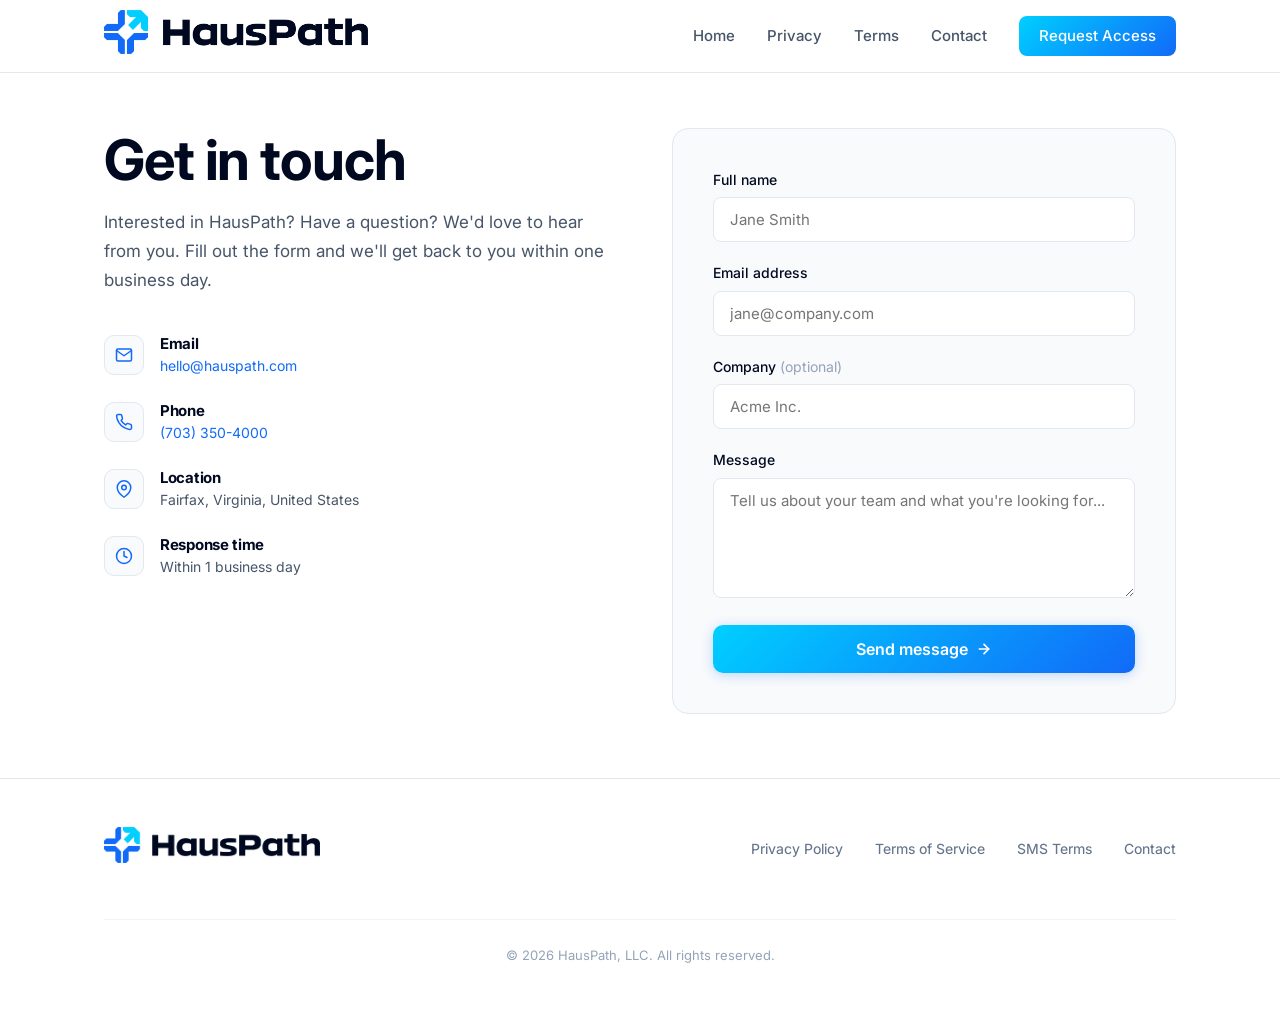
==== contact.html @ ab96100d "Update contact page: add Formspree endpoint, phone number, and location Connect contact form to live" ====
<!DOCTYPE html>
<html lang="en">
<head>
  <meta charset="UTF-8">
  <meta name="viewport" content="width=device-width, initial-scale=1.0">
  <title>Contact — HausPath</title>
  <meta name="description" content="Get in touch with HausPath — request early access or ask us anything.">
  <link rel="icon" type="image/png" href="assets/logo.png">
  <link rel="preconnect" href="https://fonts.googleapis.com">
  <link rel="preconnect" href="https://fonts.gstatic.com" crossorigin>
  <link href="https://fonts.googleapis.com/css2?family=Inter:wght@400;450;500;600;700&display=swap" rel="stylesheet">
  <link rel="stylesheet" href="styles.css">
</head>
<body>

  <nav class="nav" id="nav">
    <div class="container nav-inner">
      <a href="index.html"><img src="assets/logo.png" alt="HausPath" class="nav-logo"></a>
      <button class="nav-toggle" id="navToggle" aria-label="Menu"><span></span><span></span><span></span></button>
      <ul class="nav-links" id="navLinks">
        <li><a href="index.html">Home</a></li>
        <li><a href="privacy.html">Privacy</a></li>
        <li><a href="terms.html">Terms</a></li>
        <li><a href="contact.html">Contact</a></li>
        <li><a href="contact.html" class="nav-cta">Request Access</a></li>
      </ul>
    </div>
  </nav>

  <section class="contact-section">
    <div class="container">
      <div class="contact-grid">
        <div class="contact-info">
          <h1>Get in touch</h1>
          <p>Interested in HausPath? Have a question? We'd love to hear from you. Fill out the form and we'll get back to you within one business day.</p>

          <div class="contact-detail">
            <div class="contact-detail-icon">
              <svg viewBox="0 0 24 24"><path d="M4 4h16c1.1 0 2 .9 2 2v12c0 1.1-.9 2-2 2H4c-1.1 0-2-.9-2-2V6c0-1.1.9-2 2-2z"/><polyline points="22,6 12,13 2,6"/></svg>
            </div>
            <div>
              <h4>Email</h4>
              <p><a href="mailto:hello@hauspath.com">hello@hauspath.com</a></p>
            </div>
          </div>

          <div class="contact-detail">
            <div class="contact-detail-icon">
              <svg viewBox="0 0 24 24"><path d="M22 16.92v3a2 2 0 0 1-2.18 2 19.79 19.79 0 0 1-8.63-3.07 19.5 19.5 0 0 1-6-6 19.79 19.79 0 0 1-3.07-8.67A2 2 0 0 1 4.11 2h3a2 2 0 0 1 2 1.72 12.84 12.84 0 0 0 .7 2.81 2 2 0 0 1-.45 2.11L8.09 9.91a16 16 0 0 0 6 6l1.27-1.27a2 2 0 0 1 2.11-.45 12.84 12.84 0 0 0 2.81.7A2 2 0 0 1 22 16.92z"/></svg>
            </div>
            <div>
              <h4>Phone</h4>
              <p><a href="tel:+17033504000">(703) 350-4000</a></p>
            </div>
          </div>

          <div class="contact-detail">
            <div class="contact-detail-icon">
              <svg viewBox="0 0 24 24"><path d="M21 10c0 7-9 13-9 13s-9-6-9-13a9 9 0 0 1 18 0z"/><circle cx="12" cy="10" r="3"/></svg>
            </div>
            <div>
              <h4>Location</h4>
              <p>Fairfax, Virginia, United States</p>
            </div>
          </div>

          <div class="contact-detail">
            <div class="contact-detail-icon">
              <svg viewBox="0 0 24 24"><circle cx="12" cy="12" r="10"/><polyline points="12 6 12 12 16 14"/></svg>
            </div>
            <div>
              <h4>Response time</h4>
              <p>Within 1 business day</p>
            </div>
          </div>
        </div>

        <form class="contact-form" action="https://formspree.io/f/mjgpkozw" method="POST">
          <div class="form-group">
            <label for="name">Full name</label>
            <input type="text" id="name" name="name" required placeholder="Jane Smith">
          </div>
          <div class="form-group">
            <label for="email">Email address</label>
            <input type="email" id="email" name="email" required placeholder="jane@company.com">
          </div>
          <div class="form-group">
            <label for="company">Company <span style="color: var(--gray-400); font-weight: 400;">(optional)</span></label>
            <input type="text" id="company" name="company" placeholder="Acme Inc.">
          </div>
          <div class="form-group">
            <label for="message">Message</label>
            <textarea id="message" name="message" required placeholder="Tell us about your team and what you're looking for..."></textarea>
          </div>
          <button type="submit" class="btn-primary">
            Send message
            <svg width="16" height="16" viewBox="0 0 24 24" fill="none" stroke="currentColor" stroke-width="2.5" stroke-linecap="round" stroke-linejoin="round"><path d="M5 12h14"/><path d="m12 5 7 7-7 7"/></svg>
          </button>
        </form>
      </div>
    </div>
  </section>

  <footer class="footer">
    <div class="container">
      <div class="footer-inner">
        <a href="index.html"><img src="assets/logo.png" alt="HausPath" class="footer-logo"></a>
        <ul class="footer-links">
          <li><a href="privacy.html">Privacy Policy</a></li>
          <li><a href="terms.html">Terms of Service</a></li>
          <li><a href="sms-terms.html">SMS Terms</a></li>
          <li><a href="contact.html">Contact</a></li>
        </ul>
        <p class="footer-copy">&copy; 2026 HausPath, LLC. All rights reserved.</p>
      </div>
    </div>
  </footer>

  <script>
    const nav = document.getElementById('nav');
    window.addEventListener('scroll', () => nav.classList.toggle('scrolled', window.scrollY > 10));
    const toggle = document.getElementById('navToggle');
    const links = document.getElementById('navLinks');
    toggle.addEventListener('click', () => links.classList.toggle('open'));
  </script>
</body>
</html>
---- styles.css ----
/* ============================================
   HausPath Website — Brand Stylesheet
   Colors: #00CFFF (cyan), #116AF8 (blue), #010921 (navy)
   Fonts: Gilroy (via CDN fallback to system), Bizmo (if available)
   ============================================ */

/* --- Reset & Base --- */
*, *::before, *::after {
  margin: 0;
  padding: 0;
  box-sizing: border-box;
}

:root {
  --cyan: #00CFFF;
  --blue: #116AF8;
  --navy: #010921;
  --gray-50: #F8FAFC;
  --gray-100: #F1F5F9;
  --gray-200: #E2E8F0;
  --gray-300: #CBD5E1;
  --gray-400: #94A3B8;
  --gray-500: #64748B;
  --gray-600: #475569;
  --gray-700: #334155;
  --gray-800: #1E293B;
  --white: #FFFFFF;
  --gradient: linear-gradient(135deg, #00CFFF 0%, #116AF8 100%);
  --font-display: 'Gilroy', 'Inter', -apple-system, BlinkMacSystemFont, 'Segoe UI', sans-serif;
  --font-body: 'Inter', -apple-system, BlinkMacSystemFont, 'Segoe UI', sans-serif;
}

html {
  font-size: 16px;
  scroll-behavior: smooth;
  -webkit-font-smoothing: antialiased;
  -moz-osx-font-smoothing: grayscale;
}

body {
  font-family: var(--font-body);
  color: var(--navy);
  background: var(--white);
  line-height: 1.6;
  overflow-x: hidden;
}

a {
  color: var(--blue);
  text-decoration: none;
  transition: color 0.2s ease;
}

a:hover {
  color: var(--cyan);
}

img, svg {
  max-width: 100%;
  height: auto;
}

/* --- Typography --- */
h1, h2, h3, h4 {
  font-family: var(--font-display);
  font-weight: 700;
  line-height: 1.15;
  letter-spacing: -0.02em;
  color: var(--navy);
}

h1 { font-size: clamp(2.25rem, 5vw, 3.5rem); }
h2 { font-size: clamp(1.75rem, 3.5vw, 2.5rem); }
h3 { font-size: clamp(1.25rem, 2.5vw, 1.5rem); }
h4 { font-size: 1.125rem; }

p {
  color: var(--gray-600);
  font-size: 1.0625rem;
  line-height: 1.7;
}

/* --- Layout --- */
.container {
  width: 100%;
  max-width: 1120px;
  margin: 0 auto;
  padding: 0 1.5rem;
}

section {
  padding: 5rem 0;
}

/* --- Navigation --- */
.nav {
  position: fixed;
  top: 0;
  left: 0;
  right: 0;
  z-index: 100;
  background: rgba(255, 255, 255, 0.92);
  backdrop-filter: blur(12px);
  -webkit-backdrop-filter: blur(12px);
  border-bottom: 1px solid var(--gray-200);
  transition: box-shadow 0.3s ease;
}

.nav.scrolled {
  box-shadow: 0 1px 12px rgba(1, 9, 33, 0.06);
}

.nav-inner {
  display: flex;
  align-items: center;
  justify-content: space-between;
  height: 72px;
}

.nav-logo {
  height: 44px;
  width: auto;
}

.nav-links {
  display: flex;
  align-items: center;
  gap: 2rem;
  list-style: none;
}

.nav-links a {
  font-size: 0.9375rem;
  font-weight: 500;
  color: var(--gray-600);
  transition: color 0.2s;
}

.nav-links a:hover {
  color: var(--navy);
}

.nav-cta {
  display: inline-flex;
  align-items: center;
  padding: 0.5rem 1.25rem;
  background: var(--gradient);
  color: var(--white) !important;
  border-radius: 8px;
  font-weight: 600;
  font-size: 0.875rem;
  transition: opacity 0.2s, transform 0.2s;
}

.nav-cta:hover {
  opacity: 0.9;
  transform: translateY(-1px);
  color: var(--white) !important;
}

/* Mobile nav */
.nav-toggle {
  display: none;
  background: none;
  border: none;
  cursor: pointer;
  padding: 0.5rem;
}

.nav-toggle span {
  display: block;
  width: 22px;
  height: 2px;
  background: var(--navy);
  margin: 5px 0;
  border-radius: 2px;
  transition: all 0.3s;
}

/* --- Hero --- */
.hero {
  padding: 10rem 0 6rem;
  position: relative;
  overflow: hidden;
}

.hero::before {
  content: '';
  position: absolute;
  top: -40%;
  right: -20%;
  width: 600px;
  height: 600px;
  background: radial-gradient(circle, rgba(0, 207, 255, 0.06) 0%, transparent 70%);
  border-radius: 50%;
  pointer-events: none;
}

.hero::after {
  content: '';
  position: absolute;
  bottom: -20%;
  left: -10%;
  width: 400px;
  height: 400px;
  background: radial-gradient(circle, rgba(17, 106, 248, 0.04) 0%, transparent 70%);
  border-radius: 50%;
  pointer-events: none;
}

.hero-content {
  position: relative;
  z-index: 1;
  max-width: 680px;
}

.hero-badge {
  display: inline-flex;
  align-items: center;
  gap: 0.5rem;
  padding: 0.375rem 1rem;
  background: var(--gray-50);
  border: 1px solid var(--gray-200);
  border-radius: 100px;
  font-size: 0.8125rem;
  font-weight: 500;
  color: var(--gray-600);
  margin-bottom: 1.5rem;
}

.hero-badge .dot {
  width: 6px;
  height: 6px;
  background: var(--cyan);
  border-radius: 50%;
  animation: pulse 2s ease-in-out infinite;
}

@keyframes pulse {
  0%, 100% { opacity: 1; }
  50% { opacity: 0.4; }
}

.hero h1 {
  margin-bottom: 1.25rem;
}

.hero h1 .gradient-text {
  background: var(--gradient);
  -webkit-background-clip: text;
  -webkit-text-fill-color: transparent;
  background-clip: text;
}

.hero p {
  font-size: 1.1875rem;
  margin-bottom: 2.5rem;
  max-width: 540px;
}

.hero-actions {
  display: flex;
  align-items: center;
  gap: 1rem;
}

/* --- Buttons --- */
.btn-primary {
  display: inline-flex;
  align-items: center;
  gap: 0.5rem;
  padding: 0.875rem 2rem;
  background: var(--gradient);
  color: var(--white);
  border: none;
  border-radius: 10px;
  font-family: var(--font-body);
  font-size: 1rem;
  font-weight: 600;
  cursor: pointer;
  transition: opacity 0.2s, transform 0.2s, box-shadow 0.2s;
  box-shadow: 0 2px 12px rgba(17, 106, 248, 0.25);
}

.btn-primary:hover {
  opacity: 0.92;
  transform: translateY(-2px);
  box-shadow: 0 4px 20px rgba(17, 106, 248, 0.35);
  color: var(--white);
}

.btn-secondary {
  display: inline-flex;
  align-items: center;
  gap: 0.5rem;
  padding: 0.875rem 2rem;
  background: transparent;
  color: var(--navy);
  border: 1.5px solid var(--gray-200);
  border-radius: 10px;
  font-family: var(--font-body);
  font-size: 1rem;
  font-weight: 500;
  cursor: pointer;
  transition: border-color 0.2s, background 0.2s;
}

.btn-secondary:hover {
  border-color: var(--gray-300);
  background: var(--gray-50);
  color: var(--navy);
}

/* --- Features Grid --- */
.features {
  background: var(--gray-50);
  border-top: 1px solid var(--gray-100);
  border-bottom: 1px solid var(--gray-100);
}

.features-header {
  text-align: center;
  max-width: 560px;
  margin: 0 auto 3.5rem;
}

.features-header p {
  margin-top: 0.75rem;
}

.features-grid {
  display: grid;
  grid-template-columns: repeat(3, 1fr);
  gap: 1.5rem;
}

.feature-card {
  background: var(--white);
  border: 1px solid var(--gray-200);
  border-radius: 14px;
  padding: 2rem;
  transition: border-color 0.25s, box-shadow 0.25s, transform 0.25s;
}

.feature-card:hover {
  border-color: var(--gray-300);
  box-shadow: 0 4px 24px rgba(1, 9, 33, 0.05);
  transform: translateY(-2px);
}

.feature-icon {
  width: 44px;
  height: 44px;
  display: flex;
  align-items: center;
  justify-content: center;
  background: linear-gradient(135deg, rgba(0, 207, 255, 0.1) 0%, rgba(17, 106, 248, 0.1) 100%);
  border-radius: 10px;
  margin-bottom: 1.25rem;
}

.feature-icon svg {
  width: 22px;
  height: 22px;
  stroke: var(--blue);
  fill: none;
  stroke-width: 2;
  stroke-linecap: round;
  stroke-linejoin: round;
}

.feature-card h3 {
  margin-bottom: 0.5rem;
  font-size: 1.125rem;
}

.feature-card p {
  font-size: 0.9375rem;
  line-height: 1.6;
}

/* --- How It Works --- */
.how-it-works {
  background: var(--white);
}

.how-grid {
  display: grid;
  grid-template-columns: repeat(3, 1fr);
  gap: 2.5rem;
  margin-top: 3.5rem;
}

.step {
  text-align: center;
}

.step-number {
  display: inline-flex;
  align-items: center;
  justify-content: center;
  width: 48px;
  height: 48px;
  background: var(--gradient);
  color: var(--white);
  font-family: var(--font-display);
  font-weight: 700;
  font-size: 1.25rem;
  border-radius: 12px;
  margin-bottom: 1.25rem;
}

.step h3 {
  margin-bottom: 0.5rem;
}

.step p {
  font-size: 0.9375rem;
}

/* --- CTA Section --- */
.cta-section {
  background: var(--navy);
  position: relative;
  overflow: hidden;
}

.cta-section::before {
  content: '';
  position: absolute;
  top: -50%;
  right: -20%;
  width: 500px;
  height: 500px;
  background: radial-gradient(circle, rgba(17, 106, 248, 0.15) 0%, transparent 70%);
  border-radius: 50%;
}

.cta-inner {
  position: relative;
  text-align: center;
  max-width: 560px;
  margin: 0 auto;
}

.cta-inner h2 {
  color: var(--white);
  margin-bottom: 1rem;
}

.cta-inner p {
  color: var(--gray-400);
  margin-bottom: 2rem;
}

.cta-inner .btn-primary {
  box-shadow: 0 2px 20px rgba(0, 207, 255, 0.3);
}

/* --- Footer --- */
.footer {
  background: var(--white);
  border-top: 1px solid var(--gray-200);
  padding: 3rem 0;
}

.footer-inner {
  display: flex;
  align-items: center;
  justify-content: space-between;
  flex-wrap: wrap;
  gap: 1.5rem;
}

.footer-logo {
  height: 36px;
}

.footer-links {
  display: flex;
  gap: 2rem;
  list-style: none;
}

.footer-links a {
  font-size: 0.875rem;
  color: var(--gray-500);
  font-weight: 450;
}

.footer-links a:hover {
  color: var(--navy);
}

.footer-copy {
  font-size: 0.8125rem;
  color: var(--gray-400);
  width: 100%;
  text-align: center;
  margin-top: 1.5rem;
  padding-top: 1.5rem;
  border-top: 1px solid var(--gray-100);
}

/* --- Legal Pages --- */
.legal-page {
  padding: 8rem 0 4rem;
}

.legal-page .container {
  max-width: 760px;
}

.legal-page h1 {
  margin-bottom: 0.5rem;
}

.legal-meta {
  font-size: 0.875rem;
  color: var(--gray-400);
  margin-bottom: 3rem;
  padding-bottom: 2rem;
  border-bottom: 1px solid var(--gray-200);
}

.legal-page h2 {
  font-size: 1.375rem;
  margin-top: 2.5rem;
  margin-bottom: 0.75rem;
}

.legal-page h3 {
  font-size: 1.125rem;
  margin-top: 2rem;
  margin-bottom: 0.5rem;
}

.legal-page p {
  margin-bottom: 1rem;
}

.legal-page ul, .legal-page ol {
  margin: 0.75rem 0 1.25rem 1.5rem;
  color: var(--gray-600);
  font-size: 1.0625rem;
  line-height: 1.7;
}

.legal-page li {
  margin-bottom: 0.375rem;
}

/* --- Contact Page --- */
.contact-section {
  padding: 8rem 0 4rem;
}

.contact-grid {
  display: grid;
  grid-template-columns: 1fr 1fr;
  gap: 4rem;
  align-items: start;
}

.contact-info h1 {
  margin-bottom: 1rem;
}

.contact-info > p {
  margin-bottom: 2.5rem;
}

.contact-detail {
  display: flex;
  align-items: flex-start;
  gap: 1rem;
  margin-bottom: 1.5rem;
}

.contact-detail-icon {
  width: 40px;
  height: 40px;
  display: flex;
  align-items: center;
  justify-content: center;
  background: var(--gray-50);
  border: 1px solid var(--gray-200);
  border-radius: 10px;
  flex-shrink: 0;
}

.contact-detail-icon svg {
  width: 18px;
  height: 18px;
  stroke: var(--blue);
  fill: none;
  stroke-width: 2;
  stroke-linecap: round;
  stroke-linejoin: round;
}

.contact-detail h4 {
  margin-bottom: 0.125rem;
  font-size: 0.9375rem;
}

.contact-detail p {
  font-size: 0.875rem;
}

.contact-form {
  background: var(--gray-50);
  border: 1px solid var(--gray-200);
  border-radius: 16px;
  padding: 2.5rem;
}

.form-group {
  margin-bottom: 1.25rem;
}

.form-group label {
  display: block;
  font-size: 0.875rem;
  font-weight: 500;
  color: var(--navy);
  margin-bottom: 0.375rem;
}

.form-group input,
.form-group textarea {
  width: 100%;
  padding: 0.75rem 1rem;
  font-family: var(--font-body);
  font-size: 0.9375rem;
  color: var(--navy);
  background: var(--white);
  border: 1.5px solid var(--gray-200);
  border-radius: 8px;
  transition: border-color 0.2s, box-shadow 0.2s;
  outline: none;
}

.form-group input:focus,
.form-group textarea:focus {
  border-color: var(--blue);
  box-shadow: 0 0 0 3px rgba(17, 106, 248, 0.1);
}

.form-group textarea {
  resize: vertical;
  min-height: 120px;
}

.contact-form .btn-primary {
  width: 100%;
  justify-content: center;
}

/* --- Responsive --- */
@media (max-width: 768px) {
  section {
    padding: 3.5rem 0;
  }

  .nav-links {
    display: none;
    position: absolute;
    top: 72px;
    left: 0;
    right: 0;
    background: var(--white);
    border-bottom: 1px solid var(--gray-200);
    flex-direction: column;
    padding: 1.5rem;
    gap: 1rem;
    box-shadow: 0 8px 24px rgba(0, 0, 0, 0.06);
  }

  .nav-links.open {
    display: flex;
  }

  .nav-toggle {
    display: block;
  }

  .hero {
    padding: 7rem 0 3.5rem;
  }

  .hero p {
    font-size: 1.0625rem;
  }

  .hero-actions {
    flex-direction: column;
    align-items: stretch;
  }

  .hero-actions .btn-primary,
  .hero-actions .btn-secondary {
    justify-content: center;
  }

  .features-grid {
    grid-template-columns: 1fr;
    gap: 1rem;
  }

  .how-grid {
    grid-template-columns: 1fr;
    gap: 2rem;
  }

  .contact-grid {
    grid-template-columns: 1fr;
    gap: 2.5rem;
  }

  .footer-inner {
    flex-direction: column;
    text-align: center;
  }

  .footer-links {
    flex-wrap: wrap;
    justify-content: center;
    gap: 1rem 1.5rem;
  }
}

@media (max-width: 480px) {
  .container {
    padding: 0 1.25rem;
  }

  .feature-card {
    padding: 1.5rem;
  }

  .contact-form {
    padding: 1.5rem;
  }
}
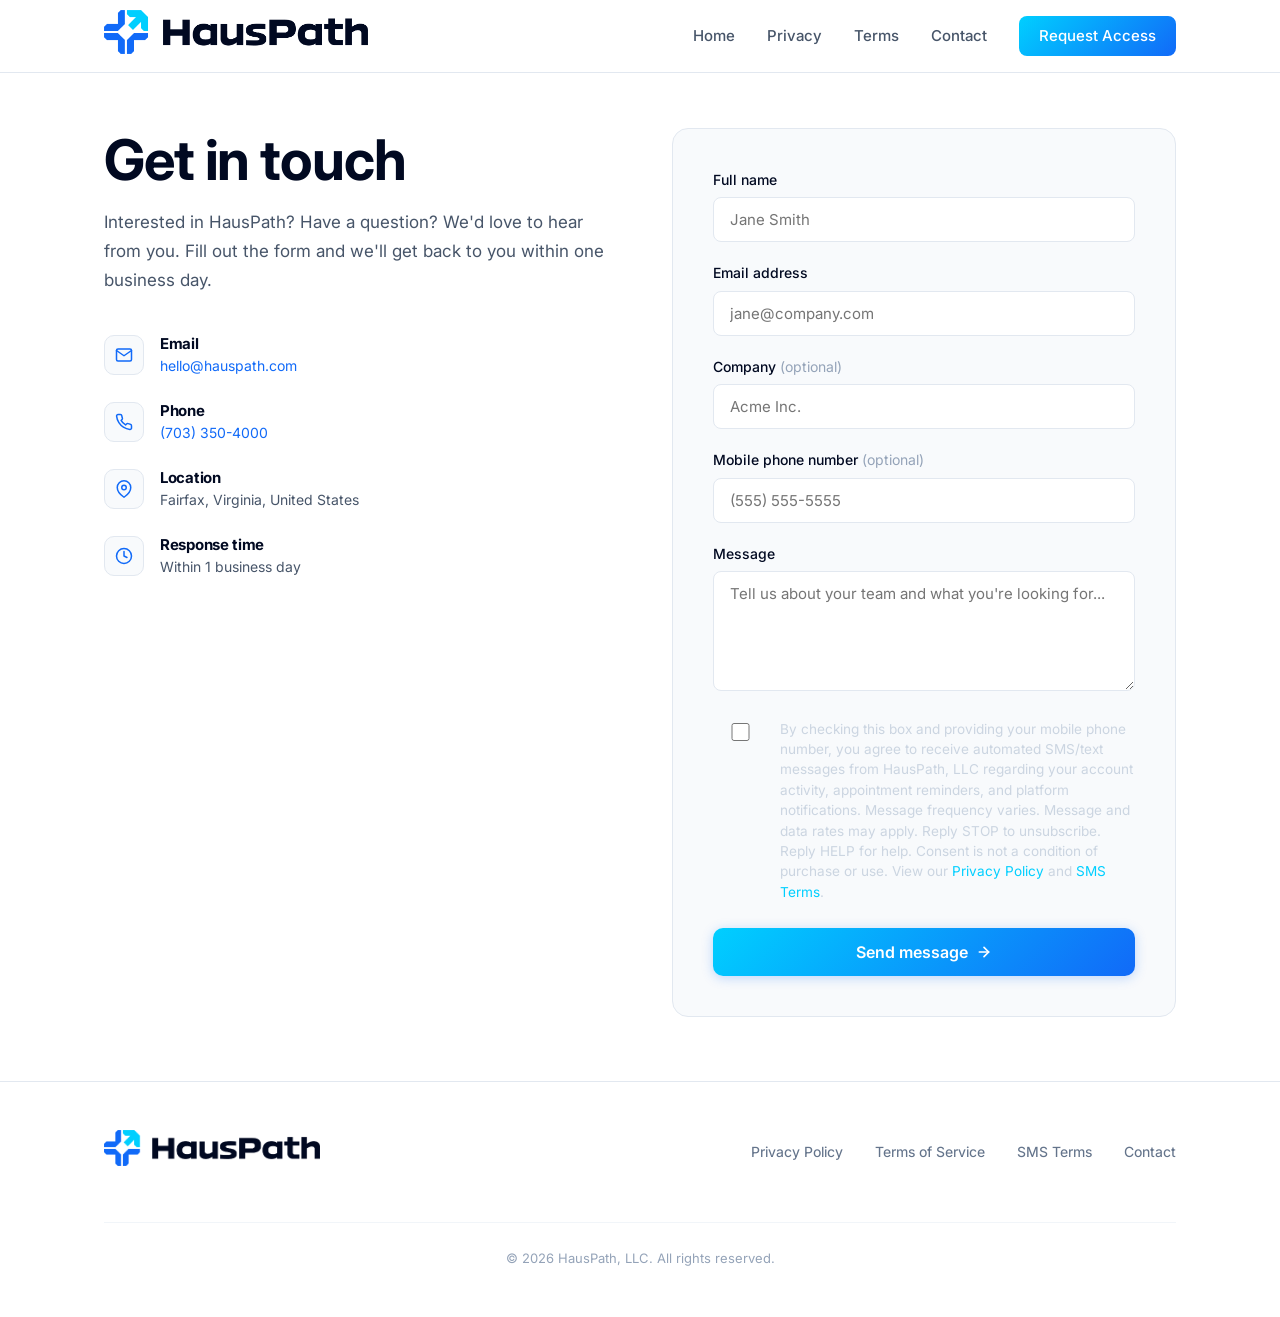
==== commit d7a36807: "Add SMS opt-in CTA to contact form for 10DLC compliance Adds phone number field and SMS consent chec" ====
--- a/contact.html
+++ b/contact.html
@@ -89,13 +89,24 @@
             <input type="text" id="company" name="company" placeholder="Acme Inc.">
           </div>
           <div class="form-group">
+            <label for="phone">Mobile phone number <span style="color: var(--gray-400); font-weight: 400;">(optional)</span></label>
+            <input type="tel" id="phone" name="phone" placeholder="(555) 555-5555">
+          </div>
+          <div class="form-group">
             <label for="message">Message</label>
             <textarea id="message" name="message" required placeholder="Tell us about your team and what you're looking for..."></textarea>
+          </div>
+          <div class="form-group" style="display: flex; align-items: flex-start; gap: 0.75rem;">
+            <input type="checkbox" id="sms-consent" name="sms_consent" style="margin-top: 0.25rem; min-width: 18px; min-height: 18px; accent-color: var(--cyan);">
+            <label for="sms-consent" style="font-size: 0.85rem; line-height: 1.5; color: var(--gray-300); font-weight: 400;">
+              By checking this box and providing your mobile phone number, you agree to receive automated SMS/text messages from HausPath, LLC regarding your account activity, appointment reminders, and platform notifications. Message frequency varies. Message and data rates may apply. Reply STOP to unsubscribe. Reply HELP for help. Consent is not a condition of purchase or use. View our <a href="privacy.html" style="color: var(--cyan);">Privacy Policy</a> and <a href="sms-terms.html" style="color: var(--cyan);">SMS Terms</a>.
+            </label>
           </div>
           <button type="submit" class="btn-primary">
             Send message
             <svg width="16" height="16" viewBox="0 0 24 24" fill="none" stroke="currentColor" stroke-width="2.5" stroke-linecap="round" stroke-linejoin="round"><path d="M5 12h14"/><path d="m12 5 7 7-7 7"/></svg>
           </button>
+          <div class="form-status" id="formStatus" style="display:none; margin-top:1rem; padding:1rem; border-radius:8px; text-align:center; font-weight:500;"></div>
         </form>
       </div>
     </div>
@@ -122,6 +133,41 @@
     const toggle = document.getElementById('navToggle');
     const links = document.getElementById('navLinks');
     toggle.addEventListener('click', () => links.classList.toggle('open'));
+
+    const form = document.querySelector('.contact-form');
+    const status = document.getElementById('formStatus');
+    form.addEventListener('submit', function(e) {
+      e.preventDefault();
+      const btn = form.querySelector('button[type="submit"]');
+      btn.disabled = true;
+      btn.textContent = 'Sending...';
+      fetch(form.action, {
+        method: 'POST',
+        body: new FormData(form),
+        headers: { 'Accept': 'application/json' }
+      }).then(function(res) {
+        if (res.ok) {
+          form.reset();
+          status.style.display = 'block';
+          status.style.background = 'rgba(0, 207, 255, 0.1)';
+          status.style.color = 'var(--cyan)';
+          status.textContent = 'Message sent! We\'ll get back to you within one business day.';
+        } else {
+          status.style.display = 'block';
+          status.style.background = 'rgba(255, 59, 48, 0.1)';
+          status.style.color = '#ff3b30';
+          status.textContent = 'Something went wrong. Please try again or email us directly.';
+        }
+      }).catch(function() {
+        status.style.display = 'block';
+        status.style.background = 'rgba(255, 59, 48, 0.1)';
+        status.style.color = '#ff3b30';
+        status.textContent = 'Something went wrong. Please try again or email us directly.';
+      }).finally(function() {
+        btn.disabled = false;
+        btn.innerHTML = 'Send message <svg width="16" height="16" viewBox="0 0 24 24" fill="none" stroke="currentColor" stroke-width="2.5" stroke-linecap="round" stroke-linejoin="round"><path d="M5 12h14"/><path d="m12 5 7 7-7 7"/></svg>';
+      });
+    });
   </script>
 </body>
 </html>
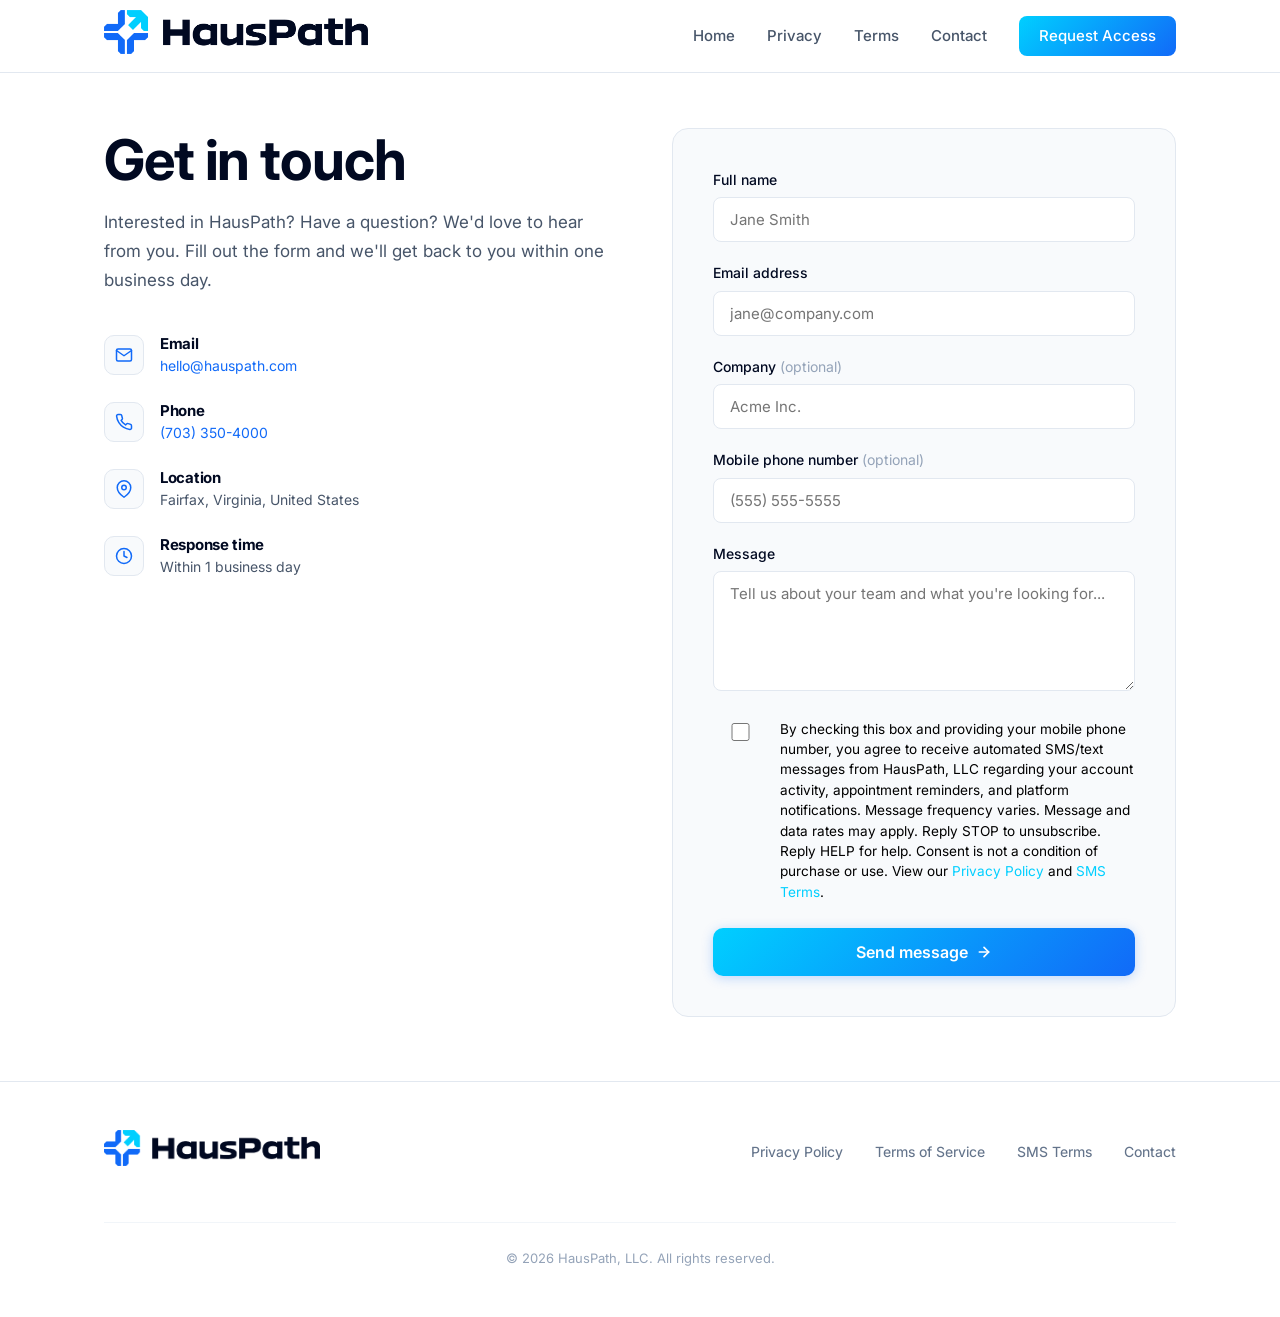
==== commit 4aea4918: "Change SMS consent text color to black on contact form Co-Authored-By: Claude Opus 4.6 (1M context) " ====
--- a/contact.html
+++ b/contact.html
@@ -98,7 +98,7 @@
           </div>
           <div class="form-group" style="display: flex; align-items: flex-start; gap: 0.75rem;">
             <input type="checkbox" id="sms-consent" name="sms_consent" style="margin-top: 0.25rem; min-width: 18px; min-height: 18px; accent-color: var(--cyan);">
-            <label for="sms-consent" style="font-size: 0.85rem; line-height: 1.5; color: var(--gray-300); font-weight: 400;">
+            <label for="sms-consent" style="font-size: 0.85rem; line-height: 1.5; color: #000000; font-weight: 400;">
               By checking this box and providing your mobile phone number, you agree to receive automated SMS/text messages from HausPath, LLC regarding your account activity, appointment reminders, and platform notifications. Message frequency varies. Message and data rates may apply. Reply STOP to unsubscribe. Reply HELP for help. Consent is not a condition of purchase or use. View our <a href="privacy.html" style="color: var(--cyan);">Privacy Policy</a> and <a href="sms-terms.html" style="color: var(--cyan);">SMS Terms</a>.
             </label>
           </div>
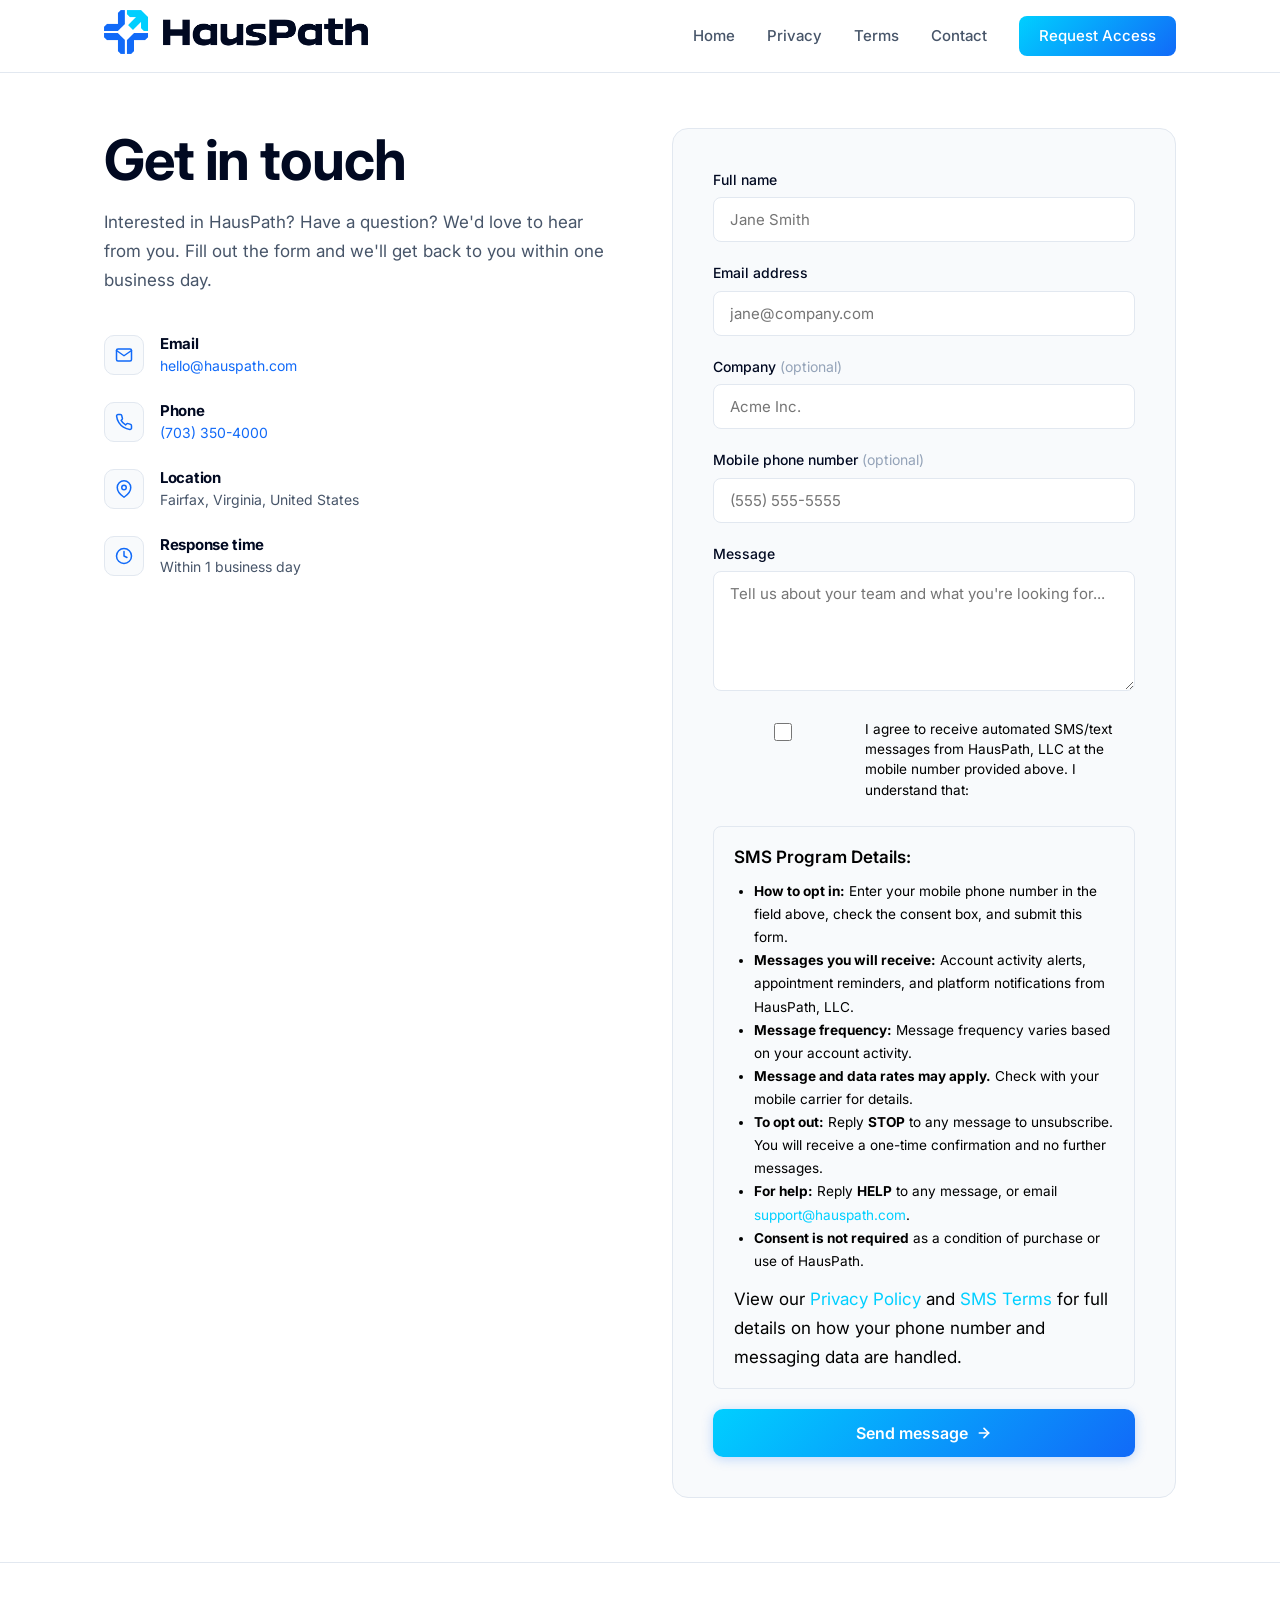
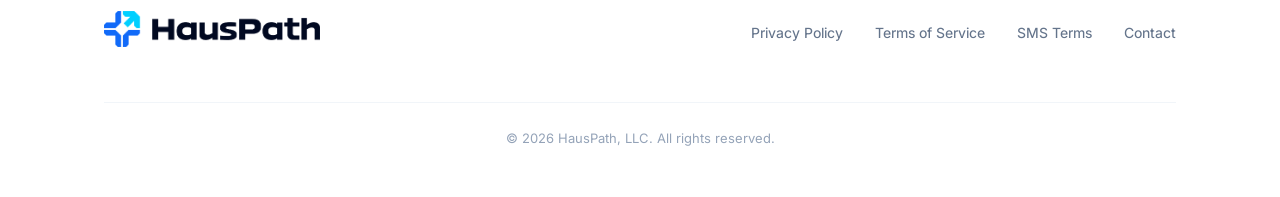
==== commit 7075f1df: "Fix 10DLC rejection: restructure SMS disclosures for DCA2 compliance Break out mandatory SMS termino" ====
--- a/contact.html
+++ b/contact.html
@@ -99,8 +99,21 @@
           <div class="form-group" style="display: flex; align-items: flex-start; gap: 0.75rem;">
             <input type="checkbox" id="sms-consent" name="sms_consent" style="margin-top: 0.25rem; min-width: 18px; min-height: 18px; accent-color: var(--cyan);">
             <label for="sms-consent" style="font-size: 0.85rem; line-height: 1.5; color: #000000; font-weight: 400;">
-              By checking this box and providing your mobile phone number, you agree to receive automated SMS/text messages from HausPath, LLC regarding your account activity, appointment reminders, and platform notifications. Message frequency varies. Message and data rates may apply. Reply STOP to unsubscribe. Reply HELP for help. Consent is not a condition of purchase or use. View our <a href="privacy.html" style="color: var(--cyan);">Privacy Policy</a> and <a href="sms-terms.html" style="color: var(--cyan);">SMS Terms</a>.
+              I agree to receive automated SMS/text messages from HausPath, LLC at the mobile number provided above. I understand that:
             </label>
+          </div>
+          <div style="background: #f8fafc; border: 1px solid #e2e8f0; border-radius: 8px; padding: 1rem 1.25rem; margin-bottom: 1.25rem; font-size: 0.85rem; line-height: 1.7; color: #000000;">
+            <p style="margin: 0 0 0.5rem 0; font-weight: 600; color: #000000;">SMS Program Details:</p>
+            <ul style="margin: 0; padding-left: 1.25rem; color: #000000;">
+              <li><strong>How to opt in:</strong> Enter your mobile phone number in the field above, check the consent box, and submit this form.</li>
+              <li><strong>Messages you will receive:</strong> Account activity alerts, appointment reminders, and platform notifications from HausPath, LLC.</li>
+              <li><strong>Message frequency:</strong> Message frequency varies based on your account activity.</li>
+              <li><strong>Message and data rates may apply.</strong> Check with your mobile carrier for details.</li>
+              <li><strong>To opt out:</strong> Reply <strong>STOP</strong> to any message to unsubscribe. You will receive a one-time confirmation and no further messages.</li>
+              <li><strong>For help:</strong> Reply <strong>HELP</strong> to any message, or email <a href="mailto:support@hauspath.com" style="color: var(--cyan);">support@hauspath.com</a>.</li>
+              <li><strong>Consent is not required</strong> as a condition of purchase or use of HausPath.</li>
+            </ul>
+            <p style="margin: 0.75rem 0 0 0; color: #000000;">View our <a href="privacy.html" style="color: var(--cyan);">Privacy Policy</a> and <a href="sms-terms.html" style="color: var(--cyan);">SMS Terms</a> for full details on how your phone number and messaging data are handled.</p>
           </div>
           <button type="submit" class="btn-primary">
             Send message
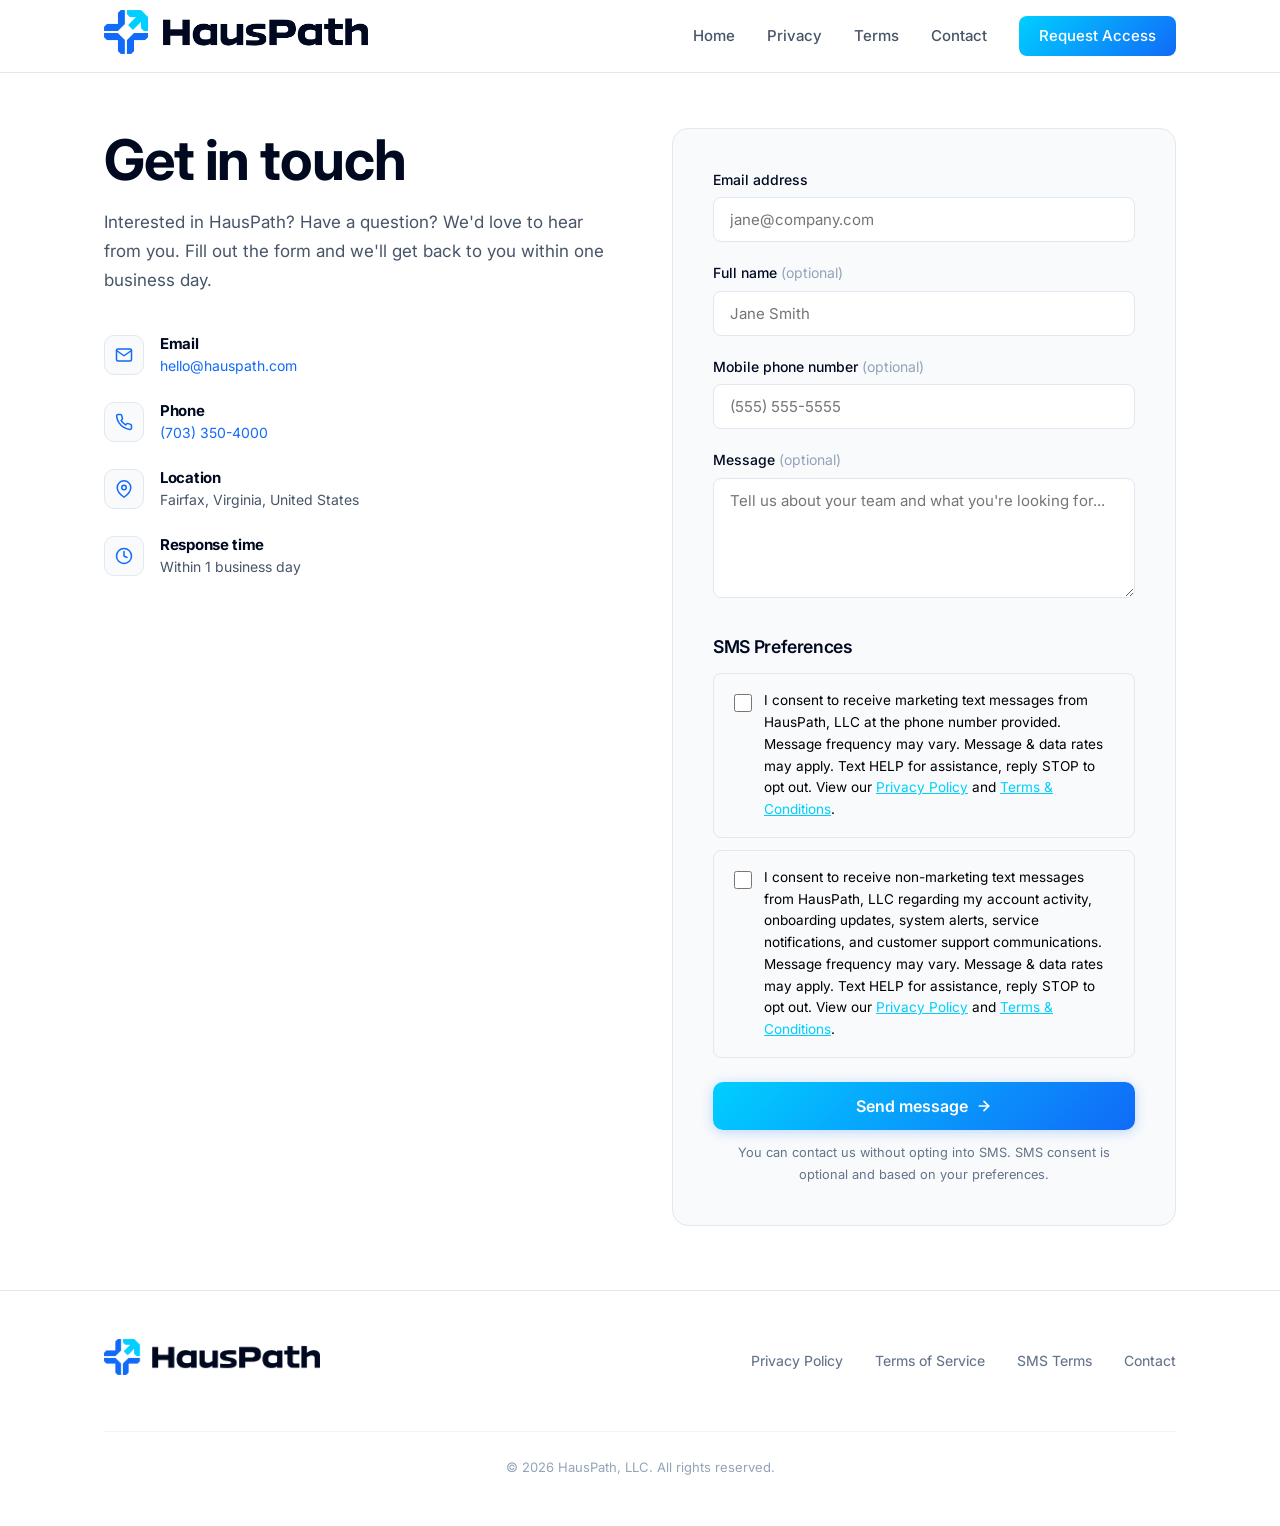
==== commit 6b4ebc1a: "Address 10DLC compliance feedback: split SMS consent into marketing and non-marketing - Contact form" ====
--- a/contact.html
+++ b/contact.html
@@ -5,7 +5,7 @@
   <meta name="viewport" content="width=device-width, initial-scale=1.0">
   <title>Contact — HausPath</title>
   <meta name="description" content="Get in touch with HausPath — request early access or ask us anything.">
-  <link rel="icon" type="image/png" href="assets/logo.png">
+  <link rel="icon" type="image/x-icon" href="assets/favicon.ico">
   <link rel="preconnect" href="https://fonts.googleapis.com">
   <link rel="preconnect" href="https://fonts.gstatic.com" crossorigin>
   <link href="https://fonts.googleapis.com/css2?family=Inter:wght@400;450;500;600;700&display=swap" rel="stylesheet">
@@ -77,48 +77,43 @@
 
         <form class="contact-form" action="https://formspree.io/f/mjgpkozw" method="POST">
           <div class="form-group">
-            <label for="name">Full name</label>
-            <input type="text" id="name" name="name" required placeholder="Jane Smith">
-          </div>
-          <div class="form-group">
             <label for="email">Email address</label>
             <input type="email" id="email" name="email" required placeholder="jane@company.com">
           </div>
           <div class="form-group">
-            <label for="company">Company <span style="color: var(--gray-400); font-weight: 400;">(optional)</span></label>
-            <input type="text" id="company" name="company" placeholder="Acme Inc.">
+            <label for="name">Full name <span style="color: var(--gray-400); font-weight: 400;">(optional)</span></label>
+            <input type="text" id="name" name="name" placeholder="Jane Smith">
           </div>
           <div class="form-group">
             <label for="phone">Mobile phone number <span style="color: var(--gray-400); font-weight: 400;">(optional)</span></label>
             <input type="tel" id="phone" name="phone" placeholder="(555) 555-5555">
           </div>
           <div class="form-group">
-            <label for="message">Message</label>
-            <textarea id="message" name="message" required placeholder="Tell us about your team and what you're looking for..."></textarea>
+            <label for="message">Message <span style="color: var(--gray-400); font-weight: 400;">(optional)</span></label>
+            <textarea id="message" name="message" placeholder="Tell us about your team and what you're looking for..."></textarea>
           </div>
-          <div class="form-group" style="display: flex; align-items: flex-start; gap: 0.75rem;">
-            <input type="checkbox" id="sms-consent" name="sms_consent" style="margin-top: 0.25rem; min-width: 18px; min-height: 18px; accent-color: var(--cyan);">
-            <label for="sms-consent" style="font-size: 0.85rem; line-height: 1.5; color: #000000; font-weight: 400;">
-              I agree to receive automated SMS/text messages from HausPath, LLC at the mobile number provided above. I understand that:
+
+          <h3 style="font-size: 1.1rem; font-weight: 600; margin: 2rem 0 1rem 0; color: var(--navy);">SMS Preferences</h3>
+
+          <div style="background: #f8fafc; border: 1px solid #e2e8f0; border-radius: 8px; padding: 1rem 1.25rem; margin-bottom: 0.75rem; display: flex; align-items: flex-start; gap: 0.75rem;">
+            <input type="checkbox" id="marketing-sms-consent" name="marketing_sms_consent" style="margin-top: 0.25rem; min-width: 18px; min-height: 18px; accent-color: var(--cyan);">
+            <label for="marketing-sms-consent" style="font-size: 0.85rem; line-height: 1.6; color: #000000; font-weight: 400;">
+              I consent to receive marketing text messages from HausPath, LLC at the phone number provided. Message frequency may vary. Message &amp; data rates may apply. Text HELP for assistance, reply STOP to opt out. View our <a href="privacy.html" style="color: var(--cyan); text-decoration: underline;">Privacy Policy</a> and <a href="sms-terms.html" style="color: var(--cyan); text-decoration: underline;">Terms &amp; Conditions</a>.
             </label>
           </div>
-          <div style="background: #f8fafc; border: 1px solid #e2e8f0; border-radius: 8px; padding: 1rem 1.25rem; margin-bottom: 1.25rem; font-size: 0.85rem; line-height: 1.7; color: #000000;">
-            <p style="margin: 0 0 0.5rem 0; font-weight: 600; color: #000000;">SMS Program Details:</p>
-            <ul style="margin: 0; padding-left: 1.25rem; color: #000000;">
-              <li><strong>How to opt in:</strong> Enter your mobile phone number in the field above, check the consent box, and submit this form.</li>
-              <li><strong>Messages you will receive:</strong> Account activity alerts, appointment reminders, and platform notifications from HausPath, LLC.</li>
-              <li><strong>Message frequency:</strong> Message frequency varies based on your account activity.</li>
-              <li><strong>Message and data rates may apply.</strong> Check with your mobile carrier for details.</li>
-              <li><strong>To opt out:</strong> Reply <strong>STOP</strong> to any message to unsubscribe. You will receive a one-time confirmation and no further messages.</li>
-              <li><strong>For help:</strong> Reply <strong>HELP</strong> to any message, or email <a href="mailto:support@hauspath.com" style="color: var(--cyan);">support@hauspath.com</a>.</li>
-              <li><strong>Consent is not required</strong> as a condition of purchase or use of HausPath.</li>
-            </ul>
-            <p style="margin: 0.75rem 0 0 0; color: #000000;">View our <a href="privacy.html" style="color: var(--cyan);">Privacy Policy</a> and <a href="sms-terms.html" style="color: var(--cyan);">SMS Terms</a> for full details on how your phone number and messaging data are handled.</p>
+
+          <div style="background: #f8fafc; border: 1px solid #e2e8f0; border-radius: 8px; padding: 1rem 1.25rem; margin-bottom: 1.5rem; display: flex; align-items: flex-start; gap: 0.75rem;">
+            <input type="checkbox" id="transactional-sms-consent" name="transactional_sms_consent" style="margin-top: 0.25rem; min-width: 18px; min-height: 18px; accent-color: var(--cyan);">
+            <label for="transactional-sms-consent" style="font-size: 0.85rem; line-height: 1.6; color: #000000; font-weight: 400;">
+              I consent to receive non-marketing text messages from HausPath, LLC regarding my account activity, onboarding updates, system alerts, service notifications, and customer support communications. Message frequency may vary. Message &amp; data rates may apply. Text HELP for assistance, reply STOP to opt out. View our <a href="privacy.html" style="color: var(--cyan); text-decoration: underline;">Privacy Policy</a> and <a href="sms-terms.html" style="color: var(--cyan); text-decoration: underline;">Terms &amp; Conditions</a>.
+            </label>
           </div>
+
           <button type="submit" class="btn-primary">
             Send message
             <svg width="16" height="16" viewBox="0 0 24 24" fill="none" stroke="currentColor" stroke-width="2.5" stroke-linecap="round" stroke-linejoin="round"><path d="M5 12h14"/><path d="m12 5 7 7-7 7"/></svg>
           </button>
+          <p style="font-size: 0.8rem; color: var(--gray-500, #64748b); text-align: center; margin: 0.75rem 0 0 0;">You can contact us without opting into SMS. SMS consent is optional and based on your preferences.</p>
           <div class="form-status" id="formStatus" style="display:none; margin-top:1rem; padding:1rem; border-radius:8px; text-align:center; font-weight:500;"></div>
         </form>
       </div>
--- a/styles.css
+++ b/styles.css
@@ -418,6 +418,46 @@
   font-size: 0.9375rem;
 }
 
+/* --- Results Section --- */
+.results-section {
+  background: var(--gray-50);
+}
+
+.results-grid {
+  display: grid;
+  grid-template-columns: repeat(3, 1fr);
+  gap: 2.5rem;
+  margin-top: 3.5rem;
+}
+
+.result-card {
+  text-align: center;
+  padding: 2.5rem 1.5rem;
+  background: var(--white);
+  border-radius: 16px;
+  border: 1px solid var(--gray-200);
+}
+
+.result-number {
+  font-family: var(--font-display);
+  font-size: 3rem;
+  font-weight: 700;
+  line-height: 1;
+  margin-bottom: 0.75rem;
+}
+
+.result-card p {
+  font-size: 0.9375rem;
+  color: var(--gray-600);
+}
+
+@media (max-width: 768px) {
+  .results-grid {
+    grid-template-columns: 1fr;
+    gap: 1.5rem;
+  }
+}
+
 /* --- CTA Section --- */
 .cta-section {
   background: var(--navy);
